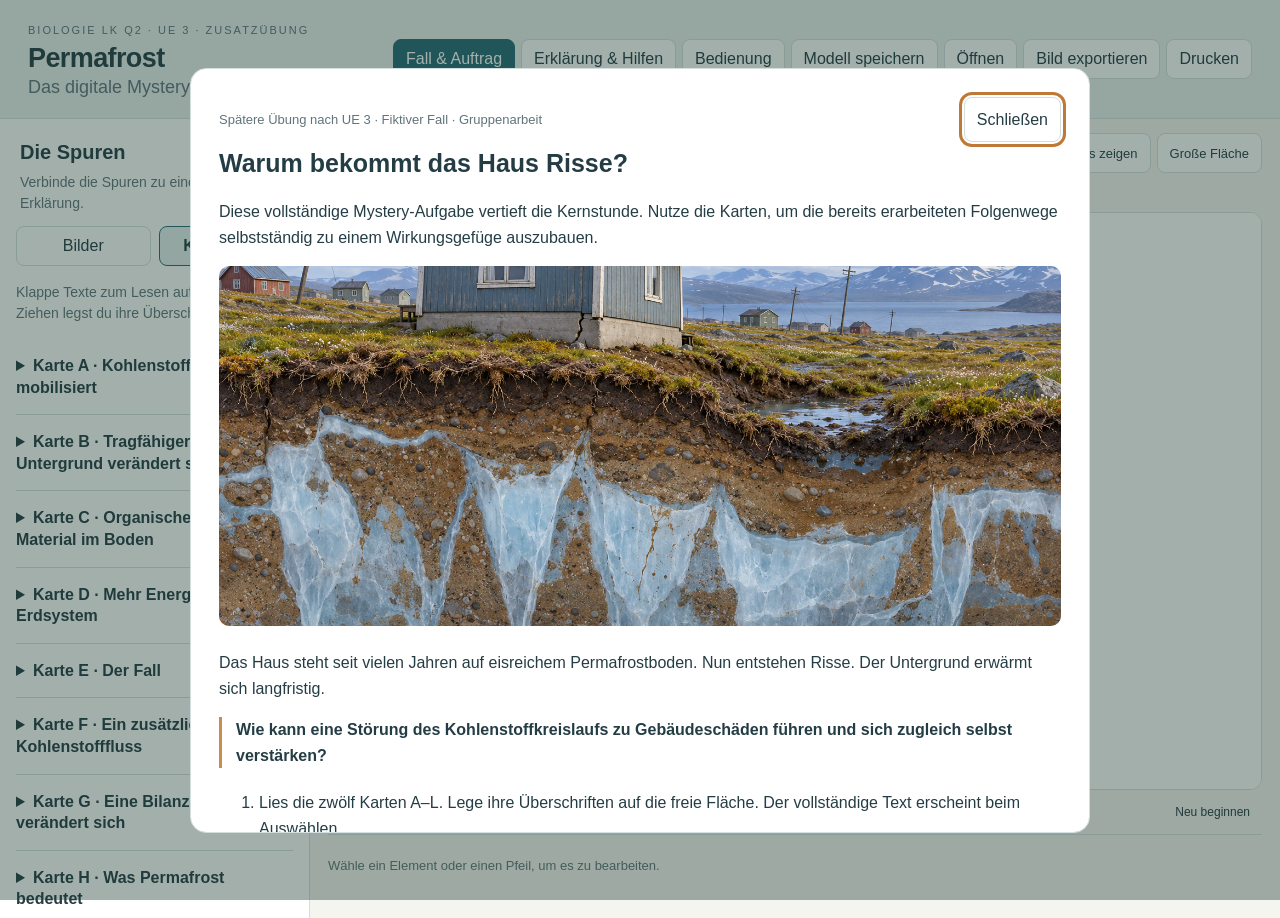
==== programme/permafrost/index.html @ 72e51473 "Publish six ecology classroom learning programs" ====
<!doctype html>
<html lang="de">
<head><meta charset="utf-8"><meta name="viewport" content="width=device-width, initial-scale=1"><title>Permafrost · Digitales Mystery</title><style>:root{--ink:#203e37;--muted:#5d7069;--green:#176b55;--light:#eaf1eb;--line:#d8e1d9;--sand:#f7f5ee}*{box-sizing:border-box}body{margin:0;background:var(--sand);color:var(--ink);font-family:Arial,sans-serif}button,input,textarea,select{font:inherit}button{cursor:pointer;border:1px solid var(--line);background:#fff;color:var(--ink);border-radius:8px;padding:9px 12px;min-height:40px}button:hover{background:var(--light)}button:disabled{opacity:.42;cursor:default}button:focus-visible,summary:focus-visible,a:focus-visible,input:focus-visible,textarea:focus-visible,select:focus-visible{outline:3px solid #bf7937;outline-offset:2px}button.active,.primary{background:var(--green);color:white;border-color:var(--green)}header{display:flex;align-items:center;justify-content:space-between;gap:20px;padding:20px 28px;border-bottom:1px solid var(--line)}.eyebrow{font-size:11px;letter-spacing:2px;color:var(--muted)}h1{font-size:27px;margin:5px 0 0;letter-spacing:-.8px}h1 span{font-weight:400;margin-left:14px;color:var(--muted);font-size:21px;letter-spacing:0}.file-actions,.tools{display:flex;flex-wrap:wrap;gap:6px;align-items:center}main{display:grid;grid-template-columns:310px minmax(0,1fr);height:calc(100dvh - 101px);min-height:620px}aside{background:#fff;border-right:1px solid var(--line);overflow:auto}.aside-head{padding:22px 20px 12px}h2{font-size:20px;margin:0 0 8px}.aside-head p,.hint{font-size:14px;line-height:1.5;color:var(--muted);margin:0}.tabs{display:flex;padding:0 16px 12px;gap:8px;position:sticky;top:0;background:white;z-index:2}.tabs button{flex:1}.tabs [aria-selected=true]{background:var(--light);border-color:var(--green);font-weight:700}#images,#texts{padding:0 16px 24px}.hint{margin:4px 0 15px}#image-list{display:grid;grid-template-columns:1fr 1fr;gap:14px 10px}.asset{border:1px solid var(--line);border-radius:10px;overflow:hidden;background:var(--sand)}.asset img{width:100%;height:104px;object-fit:cover;display:block}.asset-foot{display:flex;align-items:center;padding:7px;gap:4px;font-size:13px}.asset-foot span{flex:1}.asset .add{padding:0;width:34px;min-height:34px;font-size:22px}.asset img,.add{touch-action:none;cursor:grab}.credit{display:block;font-size:11px;line-height:1.5;color:var(--muted);margin-top:20px}.credit a{color:inherit}details{border-bottom:1px solid var(--line);padding:8px 0}summary{cursor:pointer;font-weight:700;padding:8px 30px 8px 0;line-height:1.35}details p{font-size:14px;line-height:1.65;margin:6px 0 12px}details .add{font-size:13px;min-height:36px}.workspace{display:flex;flex-direction:column;min-width:0;padding:14px 18px 0;overflow:hidden}.toolbar{display:flex;justify-content:space-between;gap:8px;flex-wrap:wrap}.toolbar button{font-size:13px}#zoom-label{font-size:12px;min-width:38px;text-align:center}#status{min-height:39px;padding:10px 0;font-size:13px;color:var(--muted)}#viewport{flex:1;min-height:280px;overflow:auto;background:white;border:1px solid var(--line);border-radius:12px;overscroll-behavior:contain;touch-action:pan-x pan-y;position:relative}#viewport.panning{cursor:grab;touch-action:none}#surface{position:relative;width:1800px;height:1200px}#board{position:absolute;width:2400px;height:1600px;transform-origin:0 0;background:#fff}#nodes{position:absolute;inset:0;pointer-events:none}.node{position:absolute;pointer-events:auto;cursor:grab;touch-action:none;user-select:none;border-radius:10px;border:2px solid transparent;background:#fff;box-shadow:0 2px 9px #173c3022;outline:none}.node.selected{border-color:var(--green);box-shadow:0 0 0 3px #176b5533}.node.origin{border-color:#bc6c26;box-shadow:0 0 0 4px #bc6c2633}.node.image{width:172px;padding:7px}.node.image img{width:154px;height:120px;object-fit:cover;border-radius:5px;display:block;pointer-events:none}.node.text{width:215px;padding:13px;background:#fff7dd;font-size:17px;line-height:1.4;white-space:pre-wrap;overflow-wrap:anywhere}.node .attachment{margin-top:6px;padding:7px;background:var(--light);font-size:15px;line-height:1.3;overflow-wrap:anywhere}.node:focus-visible{outline:3px solid #bf7937}.edge-line{fill:none;stroke:#397968;stroke-width:3;pointer-events:none}.edge-hit{fill:none;stroke:transparent;stroke-width:22;cursor:pointer;pointer-events:stroke}.edge-label{font:17px Arial;fill:#23453b;paint-order:stroke;stroke:white;stroke-width:7px;stroke-linejoin:round;cursor:pointer}.edge.selected .edge-line{stroke:#b56c29;stroke-width:4}.edge:focus-visible .edge-line{stroke:#b56c29;stroke-width:5}.bottom{display:flex;justify-content:space-between;align-items:center;font-size:11px;color:var(--muted);padding:6px 0}.bottom button{font-size:12px;border:0;background:none;min-height:32px}#inspector{border-top:1px solid var(--line);padding:10px 0;min-height:84px;max-height:245px;overflow:auto;display:flex;gap:10px;align-items:start;flex-wrap:wrap;font-size:13px}#inspector p{color:var(--muted)}#inspector label{display:flex;flex-direction:column;gap:5px;font-weight:700}input,textarea,select{border:1px solid #b6c6bc;padding:8px;border-radius:6px;background:white;color:var(--ink);max-width:100%}textarea{resize:vertical;width:290px;min-height:61px}#inspector .read{line-height:1.5;flex-basis:100%;margin:2px 0;max-width:850px}#inspector button{font-size:12px}#inspector .attachment-controls{display:flex;gap:6px;align-items:center;flex-wrap:wrap}.danger{color:#973620}dialog{max-width:680px;width:calc(100% - 32px);max-height:85dvh;overflow:auto;border:1px solid var(--line);border-radius:16px;padding:28px;color:var(--ink);line-height:1.6}dialog::backdrop{background:#19372e66}dialog li{padding:6px 0}.drag-ghost{position:fixed;pointer-events:none;background:#176b55;color:white;border-radius:8px;padding:10px 15px;z-index:99;max-width:230px;box-shadow:0 3px 15px #0003}.focus-mode aside,.focus-mode header{display:none}.focus-mode main{grid-template-columns:1fr;height:100dvh}.focus-mode .workspace{padding:12px}a{color:var(--green)}[hidden]{display:none!important}
@media(max-width:1000px){header{align-items:flex-start;padding:15px}h1 span{display:block;margin:4px 0 0;font-size:16px}.file-actions{justify-content:flex-end}.file-actions button{font-size:12px}main{grid-template-columns:250px minmax(0,1fr);height:calc(100dvh - 115px)}.workspace{padding:12px 10px 0}#image-list{gap:8px}.asset img{height:82px}}
@media(max-width:650px){header{flex-direction:column;gap:10px}h1 span{display:inline;margin-left:10px}.file-actions{justify-content:flex-start}main{display:flex;flex-direction:column;height:auto;min-height:0}aside{max-height:285px;border-bottom:1px solid var(--line)}.aside-head{padding:12px 16px 8px}.aside-head p{display:none}#image-list{grid-template-columns:repeat(4,1fr)}.asset img{height:65px}.asset-foot{flex-wrap:wrap;font-size:11px}.workspace{height:740px;min-height:70dvh;padding-top:10px}#status{min-height:48px}.toolbar button{font-size:12px;padding:7px}#inspector{max-height:200px}#inspector textarea{width:240px}.focus-mode .workspace{height:100dvh}.focus-mode main{display:flex}.credit{margin-top:12px}}
@media print{header,aside,.toolbar,#status,.bottom,#inspector,dialog{display:none!important}main,.workspace,#viewport{display:block;height:auto;overflow:visible;border:0;padding:0}body{background:#fff}#surface{width:100%!important;height:auto!important}#board{position:relative;transform:scale(.42)!important;transform-origin:top left}#nodes{overflow:visible}@page{size:A3 landscape;margin:8mm}}
@media print{main,.workspace,#viewport,#surface{width:1008px!important;height:672px!important;min-height:0!important;position:relative!important}#board{position:absolute!important;left:0;top:0}}
</style></head>
<body>
<header><div><span class="eyebrow">BIOLOGIE LK Q2 · UE 3 · ZUSATZÜBUNG</span><h1>Permafrost<span>Das digitale Mystery</span></h1></div><div class="file-actions"><button id="case" class="primary">Fall & Auftrag</button><button id="answers">Erklärung & Hilfen</button><button id="help">Bedienung</button><button id="save">Modell speichern</button><button id="load">Öffnen</button><button id="export">Bild exportieren</button><button id="print">Drucken</button></div></header>
<main>
<aside id="materials"><div class="aside-head"><h2>Die Spuren</h2><p>Verbinde die Spuren zu einer begründeten Erklärung.</p></div><div class="tabs" role="tablist"><button id="tab-images" role="tab" aria-selected="true" aria-controls="images">Bilder</button><button id="tab-texts" role="tab" aria-selected="false" aria-controls="texts">Karten A–L</button></div><section id="images" role="tabpanel" aria-labelledby="tab-images"><p class="hint">Ziehe ein Bild auf die Fläche oder tippe auf +.</p><div id="image-list"></div><small class="credit">KI-generierte Illustrationen. Die Bilder zeigen Beispiele, keine Messdaten. „Ansehen“ öffnet sie groß. Himmel und Boden stammen aus UE 1; der neue Permafrostfall ist schematisch.</small></section><section id="texts" role="tabpanel" aria-labelledby="tab-texts" hidden><p class="hint">Klappe Texte zum Lesen auf. Mit + oder Ziehen legst du ihre Überschrift ins Modell.</p><div id="text-list"></div><small class="credit">Grundlage: Mysterykarten UE 3. <a href="https://www.awi.de/themen/permafrost.html" target="_blank" rel="noreferrer">AWI</a> und <a href="https://www.ipcc.ch/report/ar6/wg1/chapter/chapter-5/" target="_blank" rel="noreferrer">IPCC, Kapitel 5</a>.</small></section></aside>
<section class="workspace" aria-label="Modellbaufläche"><div class="toolbar"><div class="tools"><button id="move" class="active" aria-pressed="true">Verschieben</button><button id="connect" aria-pressed="false">Pfeil zeichnen</button><button id="pan" aria-pressed="false">Fläche bewegen</button><button id="note">Eigener Text</button></div><div class="tools"><button id="undo" aria-label="Rückgängig" title="Rückgängig (Strg+Z)">↶</button><button id="redo" aria-label="Wiederholen" title="Wiederholen (Strg+Y)">↷</button><button id="zoom-out" aria-label="Verkleinern">−</button><output id="zoom-label">75 %</output><button id="zoom-in" aria-label="Vergrößern">+</button><button id="fit">Alles zeigen</button><button id="focus">Große Fläche</button></div></div>
<div id="status" role="status" aria-live="polite">Deine Fläche ist frei. Beginne mit einem Bild oder einer Überschrift.</div>
<div id="viewport" tabindex="0" aria-label="Freie Arbeitsfläche. Elemente mit Maus oder Touch verschieben. Ausgewählte Elemente mit den Pfeiltasten bewegen."><div id="surface"><div id="board"><svg id="edges" xmlns="http://www.w3.org/2000/svg" width="2400" height="1600" aria-label="Verbindungen"></svg><div id="nodes"></div></div></div></div>
<div class="bottom"><span id="autosave">Speicherung nur in diesem Browser</span><button id="reset">Neu beginnen</button></div>
<section id="inspector" aria-label="Auswahl bearbeiten"><p>Wähle ein Element oder einen Pfeil, um es zu bearbeiten.</p></section>
</section></main>
<dialog id="help-dialog"><h2>Dein Wirkungsgefüge</h2><p>Entwickle aus den Informationen ein eigenes Modell. Die gemeinsame Besprechung folgt im Plenum.</p><ol><li><strong>Lesen:</strong> Öffne die Infotexte in der Materialsammlung.</li><li><strong>Anordnen:</strong> Ziehe Bilder und Überschriften auf die leere Fläche. Mit + kannst du sie auch per Klick hinzufügen.</li><li><strong>Zuordnen:</strong> Wähle eine Überschrift, dann „Einem Bild zuordnen“ und das gewünschte Bild. Die Zuordnung ist frei und lässt sich wieder lösen.</li><li><strong>Verbinden:</strong> Wähle „Pfeil zeichnen“. Klicke zuerst den Ausgangspunkt, dann das Ziel an. Wähle den Pfeil aus, um ihn zu beschriften oder umzukehren.</li><li><strong>Sichern:</strong> Speichere dein Modell als Datei. Mit „Öffnen“ kannst du es später weiterbearbeiten. Ein Bildexport eignet sich für die Besprechung.</li></ol><p>Mit der Hand-Funktion verschiebst du den sichtbaren Ausschnitt. Ausgewählte Bausteine lassen sich auch mit den Pfeiltasten bewegen (Umschalt: größere Schritte). Escape beendet einen angefangenen Pfeil.</p><p>Es gibt keine vorgegebene Anordnung und keine automatische Bewertung.</p><form method="dialog"><button class="primary">Los geht’s</button></form></dialog>
<dialog id="reset-dialog"><h2>Neu beginnen?</h2><p>Dadurch wird dein aktuelles Modell geleert. Speichere es vorher, wenn du es behalten möchtest.</p><div class="tools"><button id="cancel-reset">Abbrechen</button><button id="confirm-reset" class="danger">Modell leeren</button></div></dialog>
<input id="file" type="file" accept=".json,application/json" hidden>
<script>window.MODEL_IMAGES={"tree": "[data-uri]", "air": "[data-uri]", "soil": "[data-uri]", "permafrost": "[data-uri]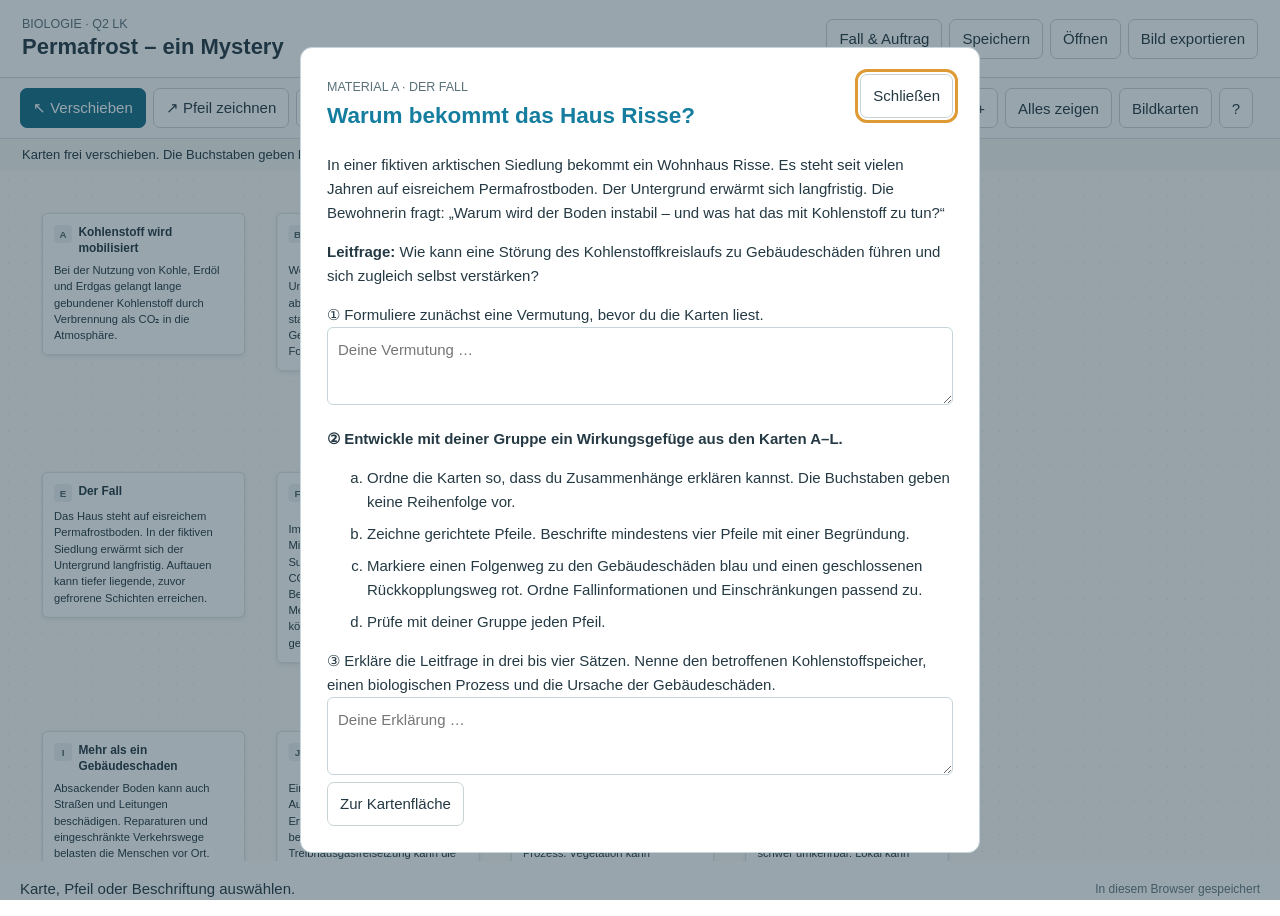
